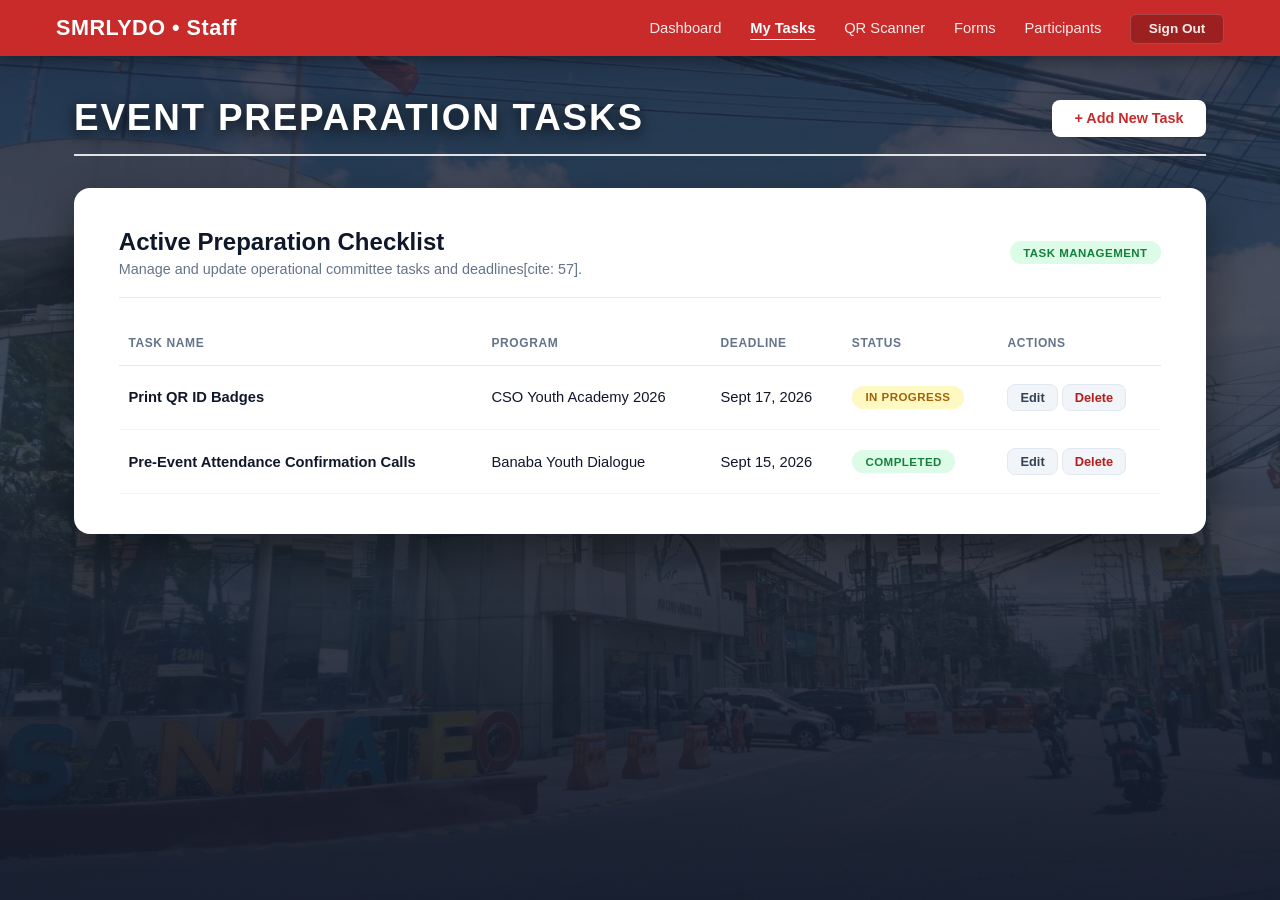
==== staff/tasks.html @ 8b410af7 "Add files via upload" ====
<!DOCTYPE html>
<html lang="en">
<head>
  <meta charset="UTF-8">
  <meta name="viewport" content="width=device-width, initial-scale=1.0">
  <title>Preparation Tasks - SMRLYDO</title>
  <link rel="stylesheet" href="../style/staff-style.css">
</head>
<body>

  <div class="staff-bg-wrapper"></div>
  <div class="staff-overlay"></div>

  <nav class="navbar-staff">
    <div class="navbar-brand">SMRLYDO &bull; Staff</div>
    <ul class="nav-links">
      <li><a href="dashboard.html">Dashboard</a></li>
      <li><a href="tasks.html" class="active">My Tasks</a></li>
      <li><a href="scanner.html">QR Scanner</a></li>
      <li><a href="forms.html">Forms</a></li>
      <li><a href="participants.html">Participants</a></li>
      <li><a href="../login.html" class="logout-link">Sign Out</a></li>
    </ul>
  </nav>

  <main class="staff-container">
    <div class="banner-heading-wrap">
      <h1 class="banner-heading">EVENT PREPARATION TASKS</h1>
      <button class="btn-primary" style="background:#ffffff; color:#c92a2a;" onclick="openTaskModal('add')">+ Add New Task</button>
    </div>

    <div class="prototype-card">
      <div class="card-header-row">
        <div>
          <h2>Active Preparation Checklist</h2>
          <p style="color:var(--text-muted); font-size:0.9rem; margin-top:0.3rem;">
            Manage and update operational committee tasks and deadlines[cite: 57].
          </p>
        </div>
        <span class="badge badge-completed">Task Management</span>
      </div>

      <table class="staff-table">
        <thead>
          <tr>
            <th>TASK NAME</th>
            <th>PROGRAM</th>
            <th>DEADLINE</th>
            <th>STATUS</th>
            <th>ACTIONS</th>
          </tr>
        </thead>
        <tbody id="taskTableBody">
          <tr id="task-row-1">
            <td><strong>Print QR ID Badges</strong></td>
            <td>CSO Youth Academy 2026</td>
            <td>Sept 17, 2026</td>
            <td><span class="badge badge-ongoing">In Progress</span></td>
            <td>
              <button class="btn-secondary" style="padding:0.3rem 0.75rem; font-size:0.8rem;" onclick="openTaskModal('edit', 'task-row-1')">Edit</button>
              <button class="btn-secondary" style="padding:0.3rem 0.75rem; font-size:0.8rem; color:#b91c1c;" onclick="deleteTask('task-row-1')">Delete</button>
            </td>
          </tr>
          <tr id="task-row-2">
            <td><strong>Pre-Event Attendance Confirmation Calls</strong></td>
            <td>Banaba Youth Dialogue</td>
            <td>Sept 15, 2026</td>
            <td><span class="badge badge-completed">Completed</span></td>
            <td>
              <button class="btn-secondary" style="padding:0.3rem 0.75rem; font-size:0.8rem;" onclick="openTaskModal('edit', 'task-row-2')">Edit</button>
              <button class="btn-secondary" style="padding:0.3rem 0.75rem; font-size:0.8rem; color:#b91c1c;" onclick="deleteTask('task-row-2')">Delete</button>
            </td>
          </tr>
        </tbody>
      </table>
    </div>
  </main>

  <div class="modal-overlay" id="taskModal">
    <div class="modal-window">
      <div style="display:flex; justify-content:space-between; align-items:center; border-bottom:1px solid var(--border-color); padding-bottom:0.8rem; margin-bottom:1.2rem;">
        <h3 id="taskModalHeading" style="font-size:1.3rem; font-weight:800; color:#0f172a;">Add New Task</h3>
        <button onclick="closeTaskModal()" style="background:none; border:none; font-size:1.6rem; cursor:pointer; color:#64748b;">&times;</button>
      </div>

      <form id="taskForm" onsubmit="handleSaveTask(event)">
        <input type="hidden" id="editTaskId">
        <div style="margin-bottom:1rem;">
          <label style="font-size:0.85rem; font-weight:700; color:#475569;">Task Description</label>
          <input type="text" id="taskNameInput" class="form-control" placeholder="e.g. Prepare Training Kits" required>
        </div>
        <div style="margin-bottom:1rem;">
          <label style="font-size:0.85rem; font-weight:700; color:#475569;">Target Program</label>
          <input type="text" id="taskProgramInput" class="form-control" placeholder="e.g. CSO Youth Academy 2026" required>
        </div>
        <div style="margin-bottom:1rem;">
          <label style="font-size:0.85rem; font-weight:700; color:#475569;">Deadline Date</label>
          <input type="text" id="taskDeadlineInput" class="form-control" placeholder="e.g. Sept 20, 2026" required>
        </div>
        <div style="margin-bottom:1.5rem;">
          <label style="font-size:0.85rem; font-weight:700; color:#475569;">Status</label>
          <select id="taskStatusInput" class="form-control">
            <option value="In Progress">In Progress</option>
            <option value="Completed">Completed</option>
          </select>
        </div>
        <div style="display:flex; justify-content:flex-end; gap:0.8rem;">
          <button type="button" class="btn-secondary" onclick="closeTaskModal()">Cancel</button>
          <button type="submit" class="btn-primary">Save Task</button>
        </div>
      </form>
    </div>
  </div>

  <script src="../script/staff-tasks.js"></script>

</body>
</html>
---- style/staff-style.css ----
/* ============================================================
   1. GLOBAL VARIABLES & RESET
============================================================ */
:root {
  --staff-red: #c92a2a;
  --staff-red-hover: #a61e1e;
  --user-dark: #0b1120;
  --card-bg: #ffffff;
  --border-subtle: #f1f5f9;
  --border-color: #e2e8f0;
  --text-dark: #0f172a;
  --text-muted: #64748b;
  --btn-blue: #0b57d0;
  --btn-blue-hover: #084298;
  --badge-green-bg: #dcfce7;
  --badge-green: #15803d;
  --badge-amber-bg: #fef9c3;
  --badge-amber: #a16207;
  --badge-red-bg: #fee2e2;
  --badge-red: #b91c1c;
}

* {
  margin: 0;
  padding: 0;
  box-sizing: border-box;
  font-family: -apple-system, BlinkMacSystemFont, "Segoe UI", Roboto, sans-serif;
}

body {
  min-height: 100vh;
  color: var(--text-dark);
  background-color: var(--user-dark);
  position: relative;
  overflow-x: hidden;
}

/* ============================================================
   2. BACKGROUND IMAGE & OVERLAYS
============================================================ */
.staff-bg-wrapper {
  position: fixed;
  inset: 0;
  background: url('../images/youth1.png') center/cover no-repeat;
  z-index: 0;
}

.staff-overlay {
  position: fixed;
  inset: 0;
  background: linear-gradient(
    180deg,
    rgba(15, 23, 42, 0.78) 0%,
    rgba(15, 23, 42, 0.58) 50%,
    rgba(15, 23, 42, 0.85) 100%
  );
  z-index: 1;
}

/* ============================================================
   3. NAVIGATION BAR
============================================================ */
.navbar-staff {
  position: relative;
  z-index: 10;
  background-color: var(--staff-red);
  color: #ffffff;
  display: flex;
  justify-content: space-between;
  align-items: center;
  padding: 0.95rem 3.5rem;
  box-shadow: 0 4px 15px rgba(0, 0, 0, 0.35);
}

.navbar-brand {
  font-weight: 800;
  font-size: 1.35rem;
  letter-spacing: 0.5px;
  color: #ffffff;
}

.nav-links {
  display: flex;
  list-style: none;
  gap: 1.8rem;
  align-items: center;
}

.nav-links a {
  color: #ffffff;
  text-decoration: none;
  font-size: 0.92rem;
  font-weight: 500;
  opacity: 0.9;
  transition: opacity 0.2s;
}

.nav-links a:hover,
.nav-links a.active {
  opacity: 1;
  font-weight: 700;
  text-decoration: underline;
  text-underline-offset: 6px;
}

.nav-links .logout-link {
  background: rgba(0, 0, 0, 0.25);
  color: #ffffff;
  padding: 0.4rem 1.1rem;
  border-radius: 6px;
  font-weight: 600;
  font-size: 0.85rem;
  border: 1px solid rgba(255, 255, 255, 0.2);
  text-decoration: none !important;
}

.nav-profile-icon {
  font-size: 1.4rem;
  color: #ffffff;
  text-decoration: none !important;
  margin-left: 0.5rem;
}

/* ============================================================
   4. LAYOUT & CONTAINERS
============================================================ */
/* Main Container */
.staff-container {
  position: relative;
  z-index: 5;
  padding: 2.5rem 1.5rem;
  max-width: 1180px;
  margin: 0 auto;
}

/* Big Underlined Header */
.banner-heading-wrap {
  margin-bottom: 2rem;
  border-bottom: 2px solid rgba(255, 255, 255, 0.85);
  padding-bottom: 0.85rem;
  display: flex;
  justify-content: space-between;
  align-items: center;
}

.banner-heading {
  font-size: 2.3rem;
  font-weight: 900;
  color: #ffffff;
  letter-spacing: 0.05em;
  text-transform: uppercase;
  text-shadow: 0 4px 14px rgba(0, 0, 0, 0.7);
  line-height: 1.2;
}

.prototype-card {
  background: var(--card-bg);
  border-radius: 16px;
  padding: 2.5rem 2.8rem;
  box-shadow: 0 20px 45px rgba(0, 0, 0, 0.45);
}

.card-header-row {
  display: flex;
  justify-content: space-between;
  align-items: center;
  border-bottom: 1px solid var(--border-color);
  padding-bottom: 1.25rem;
  margin-bottom: 1.5rem;
}

.card-header-row h2 {
  font-size: 1.5rem;
  font-weight: 800;
  color: #0f172a;
}

/* ============================================================
   5. METRICS GRID & CARDS
============================================================ */
/* Metrics Row */
.metrics-grid {
  display: grid;
  grid-template-columns: repeat(auto-fit, minmax(220px, 1fr));
  gap: 1.2rem;
  margin-bottom: 1.6rem;
}

.metric-card {
  background: #ffffff;
  border: 1px solid var(--border-subtle);
  border-radius: 10px;
  padding: 1.2rem 1.4rem;
  display: flex;
  flex-direction: column;
  justify-content: space-between;
}

.metric-card span {
  font-size: 0.75rem;
  color: var(--text-muted);
  font-weight: 700;
  text-transform: uppercase;
}

.metric-card h3 {
  font-size: 2rem;
  font-weight: 800;
  margin: 0.4rem 0;
  color: var(--text-dark);
}

/* ============================================================
   6. BUTTONS & CONTROLS
============================================================ */
/* Buttons */
.btn-primary {
  display: inline-flex;
  align-items: center;
  justify-content: center;
  gap: 0.5rem;
  background-color: var(--staff-red);
  color: #ffffff;
  padding: 0.65rem 1.4rem;
  border-radius: 8px;
  text-decoration: none;
  font-weight: 700;
  font-size: 0.9rem;
  border: none;
  cursor: pointer;
  transition: background-color 0.2s;
}

.btn-primary:hover {
  background-color: var(--staff-red-hover);
}

.btn-blue {
  background-color: var(--btn-blue);
  color: #ffffff;
  border: none;
  padding: 0.65rem 1.6rem;
  border-radius: 999px;
  font-weight: 700;
  cursor: pointer;
  transition: background-color 0.2s;
}

.btn-blue:hover {
  background-color: var(--btn-blue-hover);
}

.btn-secondary {
  display: inline-flex;
  align-items: center;
  background-color: #f1f5f9;
  color: #334155;
  padding: 0.65rem 1.2rem;
  border-radius: 8px;
  text-decoration: none;
  font-weight: 600;
  font-size: 0.88rem;
  border: 1px solid var(--border-color);
  cursor: pointer;
}

/* ============================================================
   7. FORM INPUTS
============================================================ */
/* Form Inputs */
.form-control {
  width: 100%;
  padding: 0.75rem 1rem;
  border: 1px solid var(--border-color);
  border-radius: 6px;
  font-size: 0.95rem;
  outline: none;
  background: #ffffff;
}

.form-control:focus {
  border-color: var(--staff-red);
}

/* ============================================================
   8. BADGES & STATUS TAGS
============================================================ */
/* Badges */
.badge {
  display: inline-block;
  padding: 0.35rem 0.85rem;
  font-size: 0.72rem;
  font-weight: 800;
  border-radius: 999px;
  text-transform: uppercase;
  letter-spacing: 0.04em;
}
.badge-ongoing { background: var(--badge-amber-bg); color: var(--badge-amber); }
.badge-completed { background: var(--badge-green-bg); color: var(--badge-green); }
.badge-clean { background: #dcfce7; color: #15803d; }
.badge-duplicate { background: #fee2e2; color: #b91c1c; }

/* ============================================================
   9. TABLES
============================================================ */
/* Table Styling */
.staff-table {
  width: 100%;
  border-collapse: collapse;
  margin-top: 0.5rem;
  font-size: 0.92rem;
}

.staff-table th {
  padding: 0.9rem 0.6rem;
  border-bottom: 1px solid var(--border-color);
  color: var(--text-muted);
  text-align: left;
  font-size: 0.75rem;
  font-weight: 700;
  letter-spacing: 0.05em;
  text-transform: uppercase;
}

.staff-table td {
  padding: 1.15rem 0.6rem;
  border-bottom: 1px solid var(--border-subtle);
}

/* ============================================================
   10. MODALS & POPUPS
============================================================ */
/* Modal Overlay */
.modal-overlay {
  position: fixed;
  inset: 0;
  background: rgba(15, 23, 42, 0.75);
  display: none;
  align-items: center;
  justify-content: center;
  z-index: 9999;
  padding: 1.5rem;
}

.modal-window {
  background: #ffffff;
  width: 100%;
  max-width: 600px;
  border-radius: 14px;
  padding: 2.2rem;
  box-shadow: 0 25px 60px rgba(0, 0, 0, 0.5);
  position: relative;
  max-height: 90vh;
  overflow-y: auto;
}

/* ============================================================
   11. SCANNER COMPONENT
============================================================ */
.scanner-feed {
  height: 260px;
  background: #0f172a;
  border-radius: 12px;
  display: flex;
  flex-direction: column;
  align-items: center;
  justify-content: center;
  color: #fff;
  position: relative;
  border: 2px solid #334155;
}

.reticle {
  width: 150px;
  height: 150px;
  border: 2px dashed #38bdf8;
  border-radius: 10px;
  animation: scanPulse 2s infinite;
}

@keyframes scanPulse {
  0%, 100% { transform: scale(1); border-color: #38bdf8; }
  50% { transform: scale(1.05); border-color: #60a5fa; }
}

/* ============================================================
   12. EVALUATION FORM & LIKERT SCALE
============================================================ */
.eval-split-layout {
  display: grid;
  grid-template-columns: 1fr 1fr;
  gap: 2.5rem;
  margin-top: 1.5rem;
}

.likert-scale {
  display: flex;
  gap: 1.2rem;
  margin-top: 0.5rem;
  font-size: 0.95rem;
  font-weight: 600;
}

.likert-scale label {
  cursor: pointer;
  display: flex;
  align-items: center;
  gap: 0.35rem;
}

/* ============================================================
   13. RESPONSIVE MEDIA QUERIES
============================================================ */
@media (max-width: 860px) {
  .eval-split-layout { grid-template-columns: 1fr; gap: 1.5rem; }
}

@media (max-width: 768px) {
  .navbar-staff { padding: 1rem 1.5rem; }
  .staff-container { padding: 2rem 1rem; }
  .prototype-card { padding: 1.6rem 1.2rem; }
  .metrics-grid { grid-template-columns: 1fr; }
}
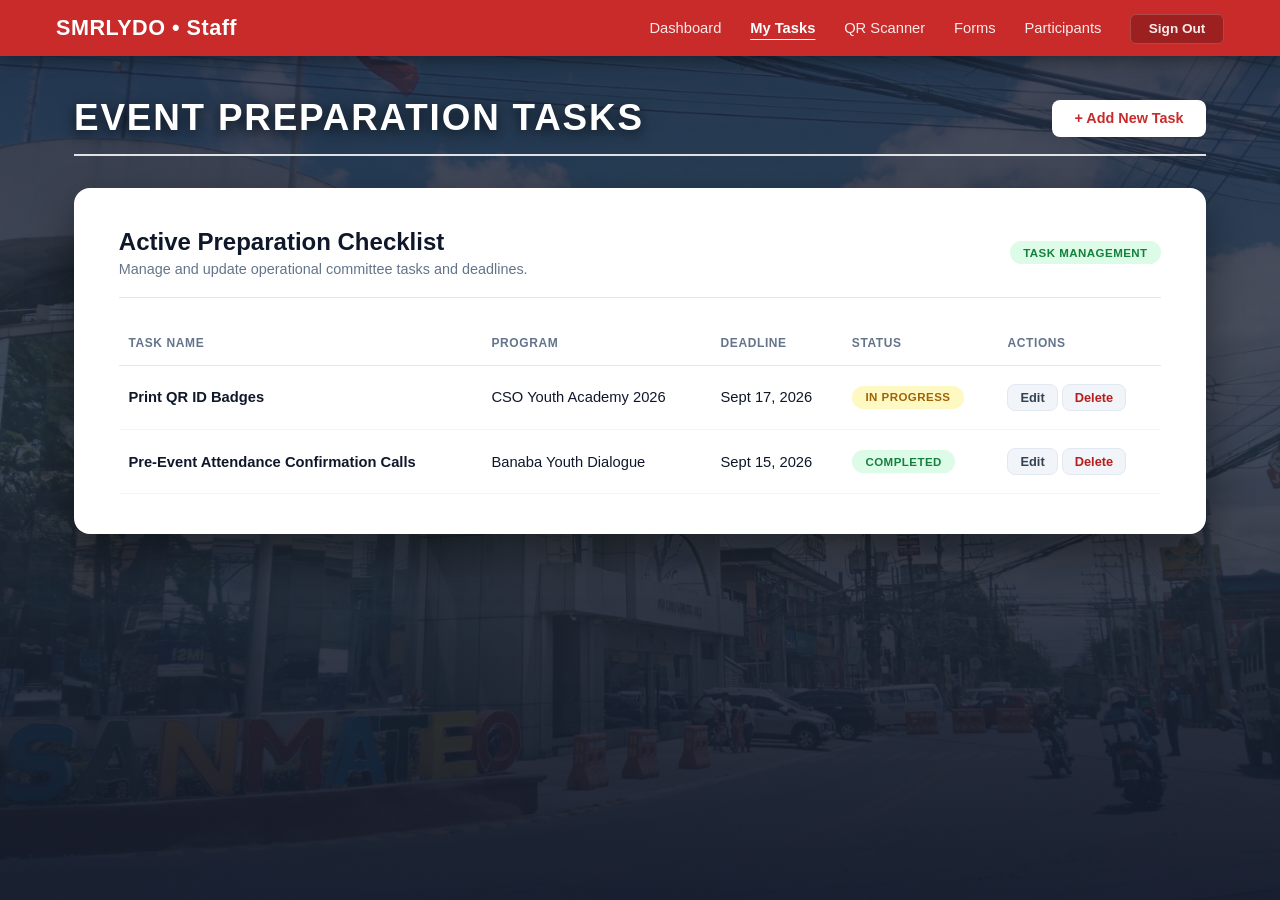
==== commit 7f707532: "Update tasks.html" ====
--- a/staff/tasks.html
+++ b/staff/tasks.html
@@ -34,7 +34,7 @@
         <div>
           <h2>Active Preparation Checklist</h2>
           <p style="color:var(--text-muted); font-size:0.9rem; margin-top:0.3rem;">
-            Manage and update operational committee tasks and deadlines[cite: 57].
+            Manage and update operational committee tasks and deadlines.
           </p>
         </div>
         <span class="badge badge-completed">Task Management</span>
@@ -115,4 +115,4 @@
   <script src="../script/staff-tasks.js"></script>
 
 </body>
-</html>+</html>
